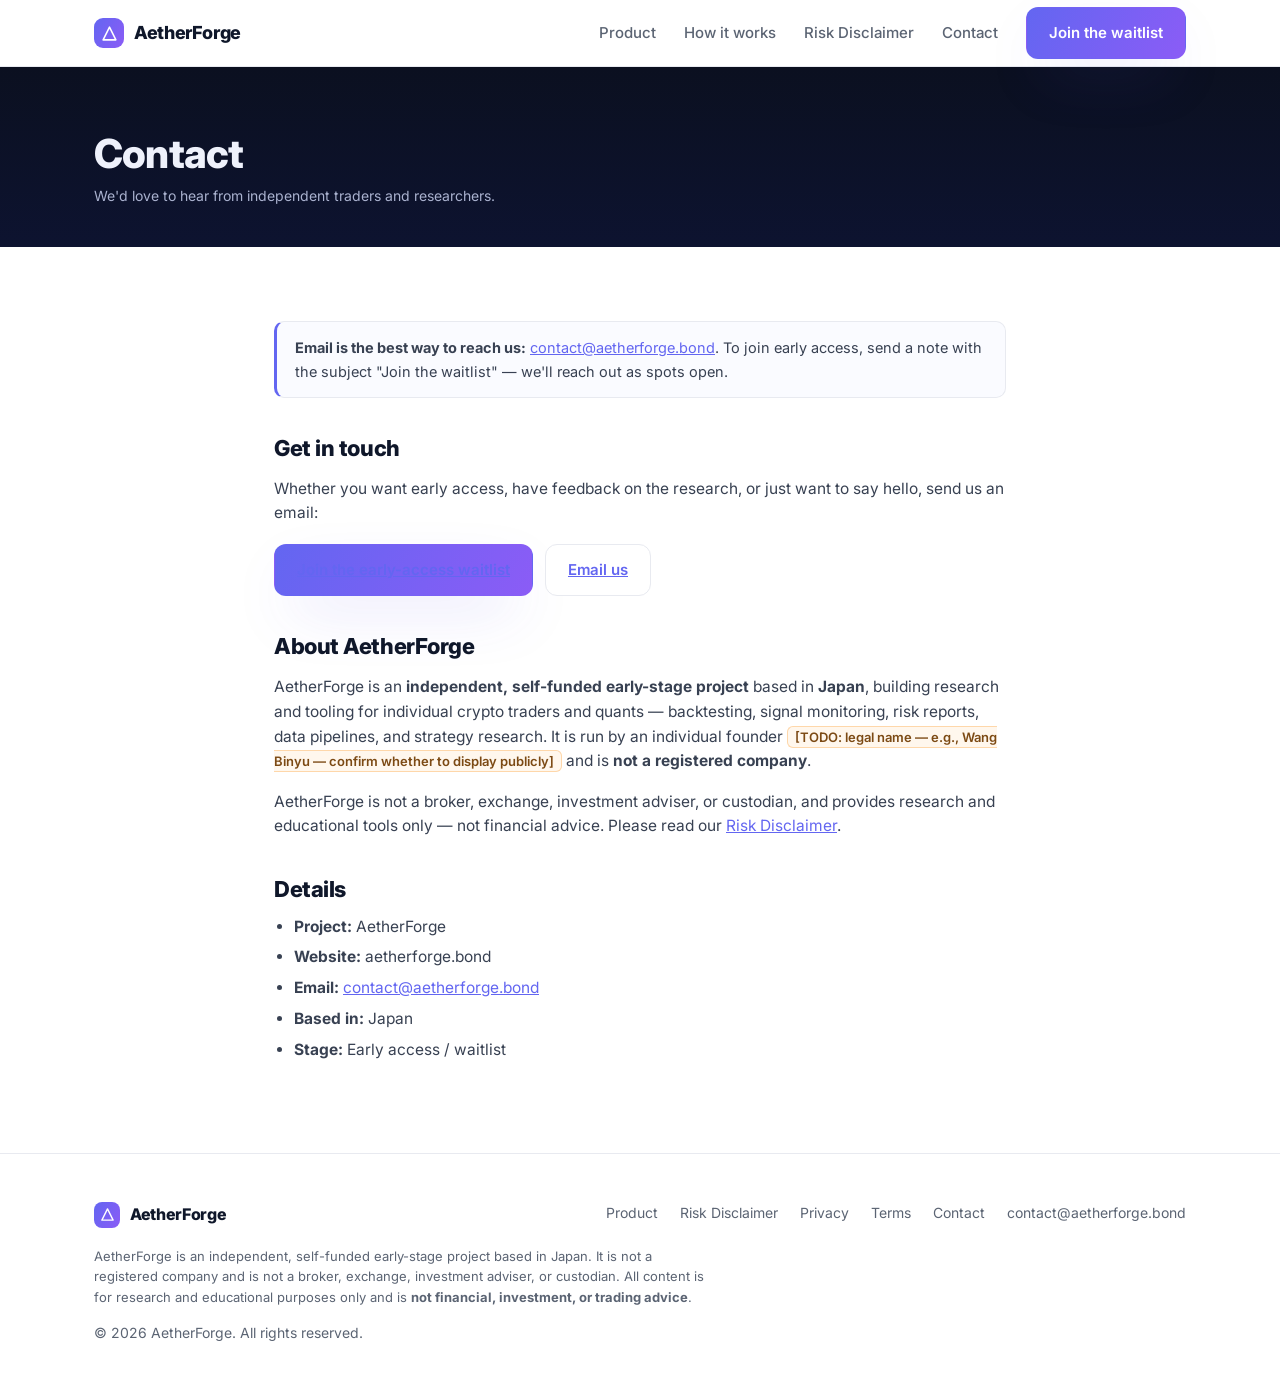
==== contact.html @ ed0ad2de "Rebuild as crypto strategy research/tooling product; add Disclaimer, Privacy, Terms, Contact pages +" ====
<!DOCTYPE html>
<html lang="en">
<head>
  <meta charset="UTF-8" />
  <meta name="viewport" content="width=device-width, initial-scale=1.0" />
  <title>Contact — AetherForge</title>
  <meta name="description" content="Get in touch with AetherForge — an independent, early-stage crypto strategy research project based in Japan." />
  <meta name="robots" content="all" />
  <link rel="icon" href="data:image/svg+xml,%3Csvg xmlns='http://www.w3.org/2000/svg' viewBox='0 0 32 32'%3E%3Cdefs%3E%3ClinearGradient id='g' x1='0' y1='0' x2='1' y2='1'%3E%3Cstop offset='0' stop-color='%236366f1'/%3E%3Cstop offset='1' stop-color='%238b5cf6'/%3E%3C/linearGradient%3E%3C/defs%3E%3Crect width='32' height='32' rx='8' fill='url(%23g)'/%3E%3Cpath d='M16 6 L25 24 H7 Z' fill='none' stroke='white' stroke-width='2.4' stroke-linejoin='round'/%3E%3C/svg%3E" />
  <link rel="preconnect" href="https://fonts.googleapis.com" />
  <link rel="preconnect" href="https://fonts.gstatic.com" crossorigin />
  <link href="https://fonts.googleapis.com/css2?family=Inter:wght@400;500;600;700;800&display=swap" rel="stylesheet" />
  <link rel="stylesheet" href="style.css" />
</head>
<body>
  <header class="nav">
    <div class="container nav-inner">
      <a class="brand" href="/" aria-label="AetherForge home">
        <span class="mark" aria-hidden="true"><svg viewBox="0 0 24 24" fill="none"><path d="M12 3 L21 21 H3 Z" stroke="white" stroke-width="2.2" stroke-linejoin="round"/></svg></span>
        AetherForge
      </a>
      <nav class="nav-links" id="navLinks">
        <a class="link" href="/#product">Product</a>
        <a class="link" href="/#how">How it works</a>
        <a class="link" href="disclaimer.html">Risk Disclaimer</a>
        <a class="link" href="contact.html">Contact</a>
        <a class="btn btn-primary" href="mailto:contact@aetherforge.bond?subject=Join%20the%20AetherForge%20waitlist">Join the waitlist</a>
      </nav>
      <button class="nav-toggle" id="navToggle" aria-label="Toggle menu" aria-expanded="false"><span></span><span></span><span></span></button>
    </div>
  </header>

  <header class="doc-header">
    <div class="container">
      <h1>Contact</h1>
      <div class="updated">We'd love to hear from independent traders and researchers.</div>
    </div>
  </header>

  <article class="prose">
    <div class="callout"><b>Email is the best way to reach us:</b> <a href="mailto:contact@aetherforge.bond">contact@aetherforge.bond</a>. To join early access, send a note with the subject "Join the waitlist" — we'll reach out as spots open.</div>

    <h2>Get in touch</h2>
    <p>Whether you want early access, have feedback on the research, or just want to say hello, send us an email:</p>
    <p style="margin:18px 0">
      <a class="btn btn-primary" href="mailto:contact@aetherforge.bond?subject=Join%20the%20AetherForge%20waitlist">Join the early-access waitlist</a>
      &nbsp;
      <a class="btn btn-ghost" href="mailto:contact@aetherforge.bond">Email us</a>
    </p>

    <h2>About AetherForge</h2>
    <p>AetherForge is an <b>independent, self-funded early-stage project</b> based in <b>Japan</b>, building research and tooling for individual crypto traders and quants — backtesting, signal monitoring, risk reports, data pipelines, and strategy research. It is run by an individual founder <span class="todo">[TODO: legal name — e.g., Wang Binyu — confirm whether to display publicly]</span> and is <b>not a registered company</b>.</p>
    <p>AetherForge is not a broker, exchange, investment adviser, or custodian, and provides research and educational tools only — not financial advice. Please read our <a href="disclaimer.html">Risk Disclaimer</a>.</p>

    <h2>Details</h2>
    <ul>
      <li><b>Project:</b> AetherForge</li>
      <li><b>Website:</b> aetherforge.bond</li>
      <li><b>Email:</b> <a href="mailto:contact@aetherforge.bond">contact@aetherforge.bond</a></li>
      <li><b>Based in:</b> Japan</li>
      <li><b>Stage:</b> Early access / waitlist</li>
    </ul>
  </article>

  <footer class="site">
    <div class="container">
      <div class="foot">
        <div class="brand" style="font-size:16px">
          <span class="mark" aria-hidden="true" style="width:26px;height:26px;border-radius:8px"><svg viewBox="0 0 24 24" fill="none" style="width:15px;height:15px"><path d="M12 3 L21 21 H3 Z" stroke="white" stroke-width="2.2" stroke-linejoin="round"/></svg></span>
          AetherForge
        </div>
        <div class="foot-links">
          <a href="/#product">Product</a>
          <a href="disclaimer.html">Risk Disclaimer</a>
          <a href="privacy.html">Privacy</a>
          <a href="terms.html">Terms</a>
          <a href="contact.html">Contact</a>
          <a href="mailto:contact@aetherforge.bond">contact@aetherforge.bond</a>
        </div>
      </div>
      <p class="foot-note">AetherForge is an independent, self-funded early-stage project based in Japan. It is not a registered company and is not a broker, exchange, investment adviser, or custodian. All content is for research and educational purposes only and is <b>not financial, investment, or trading advice</b>.</p>
      <p class="muted" style="margin-top:14px">© <span id="year">2026</span> AetherForge. All rights reserved.</p>
    </div>
  </footer>
  <script>(function(){var t=document.getElementById('navToggle'),l=document.getElementById('navLinks');t.addEventListener('click',function(){var o=l.classList.toggle('open');t.setAttribute('aria-expanded',o?'true':'false')});l.addEventListener('click',function(e){if(e.target.tagName==='A')l.classList.remove('open')});document.getElementById('year').textContent=new Date().getFullYear();})();</script>
</body>
</html>
---- style.css ----
/* AetherForge — shared styles */
:root{
  --bg:#fff; --bg-dark:#0b1020; --ink:#0f172a; --muted:#5b6473; --line:#e8eaf0;
  --brand:#6366f1; --brand-2:#8b5cf6; --accent:#22d3ee; --warn:#b45309; --warn-bg:#fff7ed; --warn-line:#fed7aa;
  --radius:18px; --maxw:1140px;
  --shadow:0 10px 30px -12px rgba(15,23,42,.18);
  --shadow-lg:0 24px 60px -20px rgba(79,70,229,.35);
}
*{box-sizing:border-box}
html{scroll-behavior:smooth}
body{margin:0;font-family:"Inter",-apple-system,BlinkMacSystemFont,"Segoe UI",Roboto,Helvetica,Arial,sans-serif;color:var(--ink);background:var(--bg);line-height:1.6;-webkit-font-smoothing:antialiased}
a{color:inherit;text-decoration:none}
img{max-width:100%;display:block}
.container{width:100%;max-width:var(--maxw);margin:0 auto;padding:0 24px}
section{padding:88px 0}
h1,h2,h3{line-height:1.15;letter-spacing:-.02em;margin:0 0 16px}
h2{font-size:clamp(28px,4vw,38px);font-weight:800}
h3{font-size:19px;font-weight:700}
p.lead{font-size:18px;color:var(--muted);max-width:640px}
.eyebrow{display:inline-block;font-size:13px;font-weight:600;letter-spacing:.08em;text-transform:uppercase;color:var(--brand);background:rgba(99,102,241,.08);border:1px solid rgba(99,102,241,.18);padding:6px 12px;border-radius:999px;margin-bottom:18px}
.grad-text{background:linear-gradient(120deg,#818cf8,#c4b5fd 45%,#67e8f9);-webkit-background-clip:text;background-clip:text;color:transparent}

/* buttons */
.btn{display:inline-flex;align-items:center;gap:8px;font-weight:600;font-size:15px;padding:13px 22px;border-radius:12px;border:1px solid transparent;cursor:pointer;transition:transform .15s,box-shadow .15s,background .15s,border-color .15s;white-space:nowrap}
.btn-primary{color:#fff;background:linear-gradient(120deg,var(--brand),var(--brand-2));box-shadow:var(--shadow-lg)}
.btn-primary:hover{transform:translateY(-2px)}
.btn-ghost{color:var(--ink);background:#fff;border-color:var(--line)}
.btn-ghost:hover{border-color:#cbd2e0;transform:translateY(-2px)}
.btn-on-dark{color:#fff;background:rgba(255,255,255,.08);border-color:rgba(255,255,255,.18)}
.btn-on-dark:hover{background:rgba(255,255,255,.14);transform:translateY(-2px)}

/* nav */
header.nav{position:sticky;top:0;z-index:50;background:rgba(255,255,255,.8);backdrop-filter:saturate(180%) blur(12px);-webkit-backdrop-filter:saturate(180%) blur(12px);border-bottom:1px solid var(--line)}
.nav-inner{display:flex;align-items:center;justify-content:space-between;height:66px}
.brand{display:flex;align-items:center;gap:10px;font-weight:800;font-size:18px;letter-spacing:-.02em}
.brand .mark{width:30px;height:30px;border-radius:9px;background:linear-gradient(120deg,var(--brand),var(--brand-2));display:grid;place-items:center;box-shadow:var(--shadow-lg)}
.brand .mark svg{width:17px;height:17px}
.nav-links{display:flex;align-items:center;gap:28px}
.nav-links a.link{color:var(--muted);font-weight:500;font-size:15px}
.nav-links a.link:hover{color:var(--ink)}
.nav-toggle{display:none;background:none;border:0;cursor:pointer;padding:8px}
.nav-toggle span{display:block;width:22px;height:2px;background:var(--ink);margin:4px 0;border-radius:2px}

/* hero */
.hero{position:relative;overflow:hidden;color:#eef1fb;padding:104px 0 112px;
  background:radial-gradient(900px 500px at 80% -10%,rgba(139,92,246,.30),transparent 60%),radial-gradient(700px 500px at 5% 10%,rgba(34,211,238,.18),transparent 55%),linear-gradient(180deg,#0b1020,#0d1330)}
.hero::after{content:"";position:absolute;inset:0;pointer-events:none;background-image:linear-gradient(rgba(255,255,255,.04) 1px,transparent 1px),linear-gradient(90deg,rgba(255,255,255,.04) 1px,transparent 1px);background-size:44px 44px;mask-image:radial-gradient(800px 480px at 60% 0%,#000 30%,transparent 75%);-webkit-mask-image:radial-gradient(800px 480px at 60% 0%,#000 30%,transparent 75%)}
.hero .container{position:relative;z-index:1;max-width:860px;text-align:center}
.hero .eyebrow{color:#c7cdf7;background:rgba(255,255,255,.06);border-color:rgba(255,255,255,.14)}
.hero h1{font-size:clamp(34px,5vw,56px);font-weight:800}
.hero p.lead{color:#b8c0db;font-size:19px;max-width:660px;margin-left:auto;margin-right:auto}
.hero-cta{display:flex;flex-wrap:wrap;gap:14px;margin:30px 0 14px;justify-content:center}
.hero-note{color:#aab2cf;font-size:13.5px;margin-top:10px}
.badge-line{color:#c7cdf7;font-size:13px;font-weight:600;background:rgba(255,255,255,.06);border:1px solid rgba(255,255,255,.14);padding:6px 14px;border-radius:999px;display:inline-block;margin-top:24px}

/* section heads */
.section-head{max-width:720px;margin-bottom:48px}
.section-head.center{margin-left:auto;margin-right:auto;text-align:center}
.muted-sec{background:linear-gradient(180deg,#fff,#fafbff);border-top:1px solid var(--line);border-bottom:1px solid var(--line)}

/* grid + cards */
.grid{display:grid;grid-template-columns:repeat(3,1fr);gap:22px}
.card{background:#fff;border:1px solid var(--line);border-radius:var(--radius);padding:26px;box-shadow:var(--shadow);transition:transform .18s,box-shadow .18s,border-color .18s}
.card:hover{transform:translateY(-5px);box-shadow:var(--shadow-lg);border-color:rgba(99,102,241,.35)}
.card .ic{width:48px;height:48px;border-radius:13px;display:grid;place-items:center;margin-bottom:16px;color:#fff;background:linear-gradient(120deg,var(--brand),var(--brand-2))}
.card .ic.b{background:linear-gradient(120deg,#0ea5e9,#22d3ee)}
.card .ic.c{background:linear-gradient(120deg,#f59e0b,#f97316)}
.card .ic.d{background:linear-gradient(120deg,#10b981,#22d3ee)}
.card .ic.e{background:linear-gradient(120deg,#ec4899,#8b5cf6)}
.card p{color:var(--muted);font-size:15px;margin:0}

/* how it works */
.steps{display:grid;grid-template-columns:repeat(4,1fr);gap:18px;counter-reset:s}
.step{background:#fff;border:1px solid var(--line);border-radius:14px;padding:22px;box-shadow:var(--shadow)}
.step .n{width:32px;height:32px;border-radius:9px;background:rgba(99,102,241,.1);color:var(--brand);font-weight:800;display:grid;place-items:center;margin-bottom:12px}
.step b{display:block;margin-bottom:4px}
.step span{color:var(--muted);font-size:14px}

/* honest by design */
.honest{display:grid;grid-template-columns:repeat(3,1fr);gap:22px}
.honest .item{padding:24px;border:1px solid var(--line);border-radius:var(--radius);background:#fff}
.honest .item h3{display:flex;align-items:center;gap:8px}
.honest .item p{color:var(--muted);font-size:15px;margin:8px 0 0}

/* risk banner */
.risk{background:var(--warn-bg);border:1px solid var(--warn-line);border-radius:16px;padding:20px 24px;color:#7c4a14;font-size:14.5px;display:flex;gap:14px;align-items:flex-start}
.risk svg{flex:none;color:var(--warn);margin-top:2px}
.risk b{color:#7c2d12}

/* waitlist cta */
.cta-card{position:relative;overflow:hidden;text-align:center;color:#fff;border-radius:26px;padding:56px;box-shadow:var(--shadow-lg);background:radial-gradient(600px 300px at 90% 0%,rgba(139,92,246,.35),transparent 60%),linear-gradient(120deg,#111733,#1b2150)}
.cta-card h2{color:#fff}
.cta-card p{color:#c2c9e6;max-width:560px;margin:0 auto 26px;font-size:18px}
.email-pill{display:inline-flex;align-items:center;gap:10px;margin-top:24px;font-size:15px;color:#e7eafe;background:rgba(255,255,255,.08);border:1px solid rgba(255,255,255,.18);padding:10px 18px;border-radius:999px}

/* footer */
footer.site{border-top:1px solid var(--line);padding:48px 0 40px;background:#fff}
.foot{display:flex;justify-content:space-between;gap:28px;flex-wrap:wrap;align-items:flex-start}
.foot-links{display:flex;gap:22px;flex-wrap:wrap}
.foot-links a{color:var(--muted);font-size:14px}
.foot-links a:hover{color:var(--ink)}
.foot-note{color:var(--muted);font-size:13px;max-width:620px;margin-top:18px;line-height:1.6}
.muted{color:var(--muted);font-size:14px}

/* legal / prose pages */
.doc-header{background:linear-gradient(180deg,#0b1020,#0d1330);color:#eef1fb;padding:64px 0 40px}
.doc-header h1{font-size:clamp(28px,4vw,40px);font-weight:800;margin:0 0 8px}
.doc-header .updated{color:#aab2cf;font-size:14px}
.prose{max-width:780px;margin:0 auto;padding:56px 24px 80px}
.prose h2{font-size:22px;margin:38px 0 12px}
.prose h2:first-child{margin-top:0}
.prose h3{font-size:17px;margin:24px 0 8px}
.prose p,.prose li{color:#384152;font-size:15.5px}
.prose ul{padding-left:20px;margin:10px 0}
.prose li{margin:6px 0}
.prose a{color:var(--brand);text-decoration:underline}
.prose .todo{background:#fff7ed;border:1px solid var(--warn-line);color:#7c4a14;padding:2px 7px;border-radius:6px;font-size:13px;font-weight:600}
.prose .callout{background:#fafbff;border:1px solid var(--line);border-left:3px solid var(--brand);border-radius:10px;padding:14px 18px;margin:18px 0;font-size:14.5px;color:#384152}

/* responsive */
@media (max-width:900px){
  section{padding:64px 0}
  .hero{padding:78px 0 84px}
  .grid,.honest{grid-template-columns:1fr}
  .steps{grid-template-columns:1fr 1fr}
  .nav-links{position:absolute;top:66px;left:0;right:0;flex-direction:column;align-items:stretch;gap:0;background:#fff;border-bottom:1px solid var(--line);padding:8px 24px 18px;display:none}
  .nav-links.open{display:flex}
  .nav-links a.link{padding:12px 0;border-bottom:1px solid var(--line)}
  .nav-links .btn{margin-top:12px;justify-content:center}
  .nav-toggle{display:block}
  .cta-card{padding:40px 22px}
}
@media (max-width:520px){.steps{grid-template-columns:1fr}}
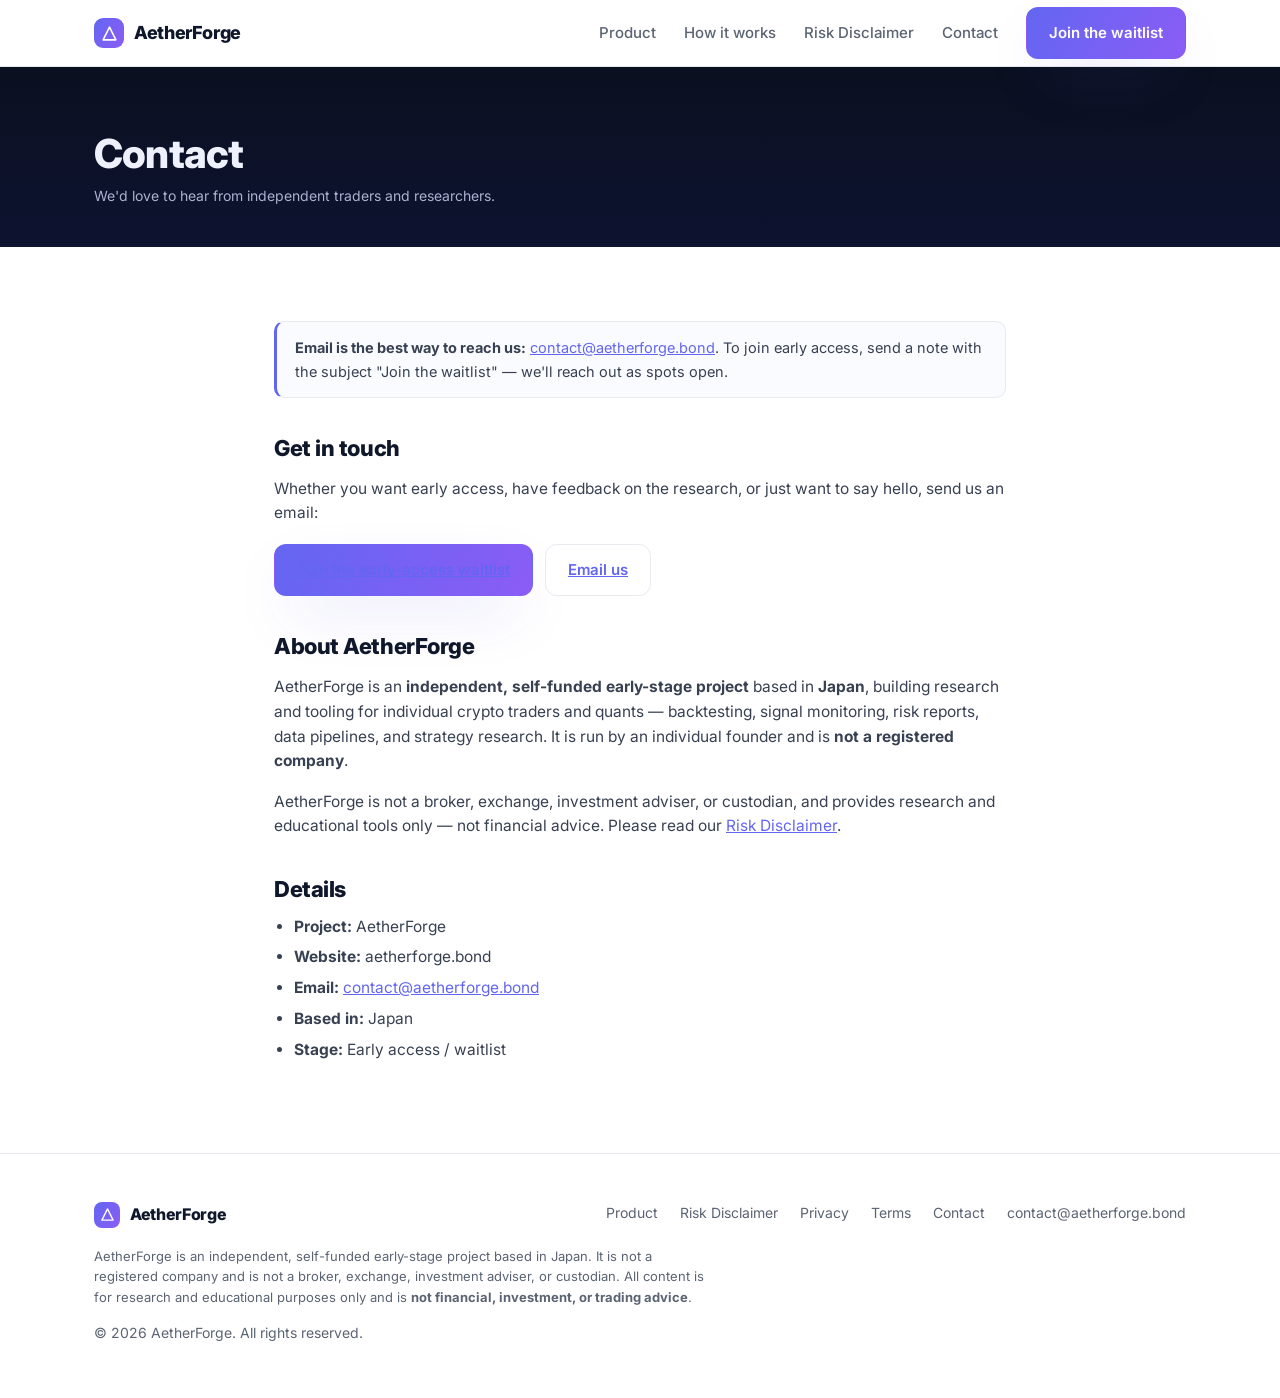
==== commit c2843cf8: "Finalize legal pages: remove TODO placeholders, set Tokyo District Court venue, keep operator anonym" ====
--- a/contact.html
+++ b/contact.html
@@ -49,7 +49,7 @@
     </p>
 
     <h2>About AetherForge</h2>
-    <p>AetherForge is an <b>independent, self-funded early-stage project</b> based in <b>Japan</b>, building research and tooling for individual crypto traders and quants — backtesting, signal monitoring, risk reports, data pipelines, and strategy research. It is run by an individual founder <span class="todo">[TODO: legal name — e.g., Wang Binyu — confirm whether to display publicly]</span> and is <b>not a registered company</b>.</p>
+    <p>AetherForge is an <b>independent, self-funded early-stage project</b> based in <b>Japan</b>, building research and tooling for individual crypto traders and quants — backtesting, signal monitoring, risk reports, data pipelines, and strategy research. It is run by an individual founder and is <b>not a registered company</b>.</p>
     <p>AetherForge is not a broker, exchange, investment adviser, or custodian, and provides research and educational tools only — not financial advice. Please read our <a href="disclaimer.html">Risk Disclaimer</a>.</p>
 
     <h2>Details</h2>
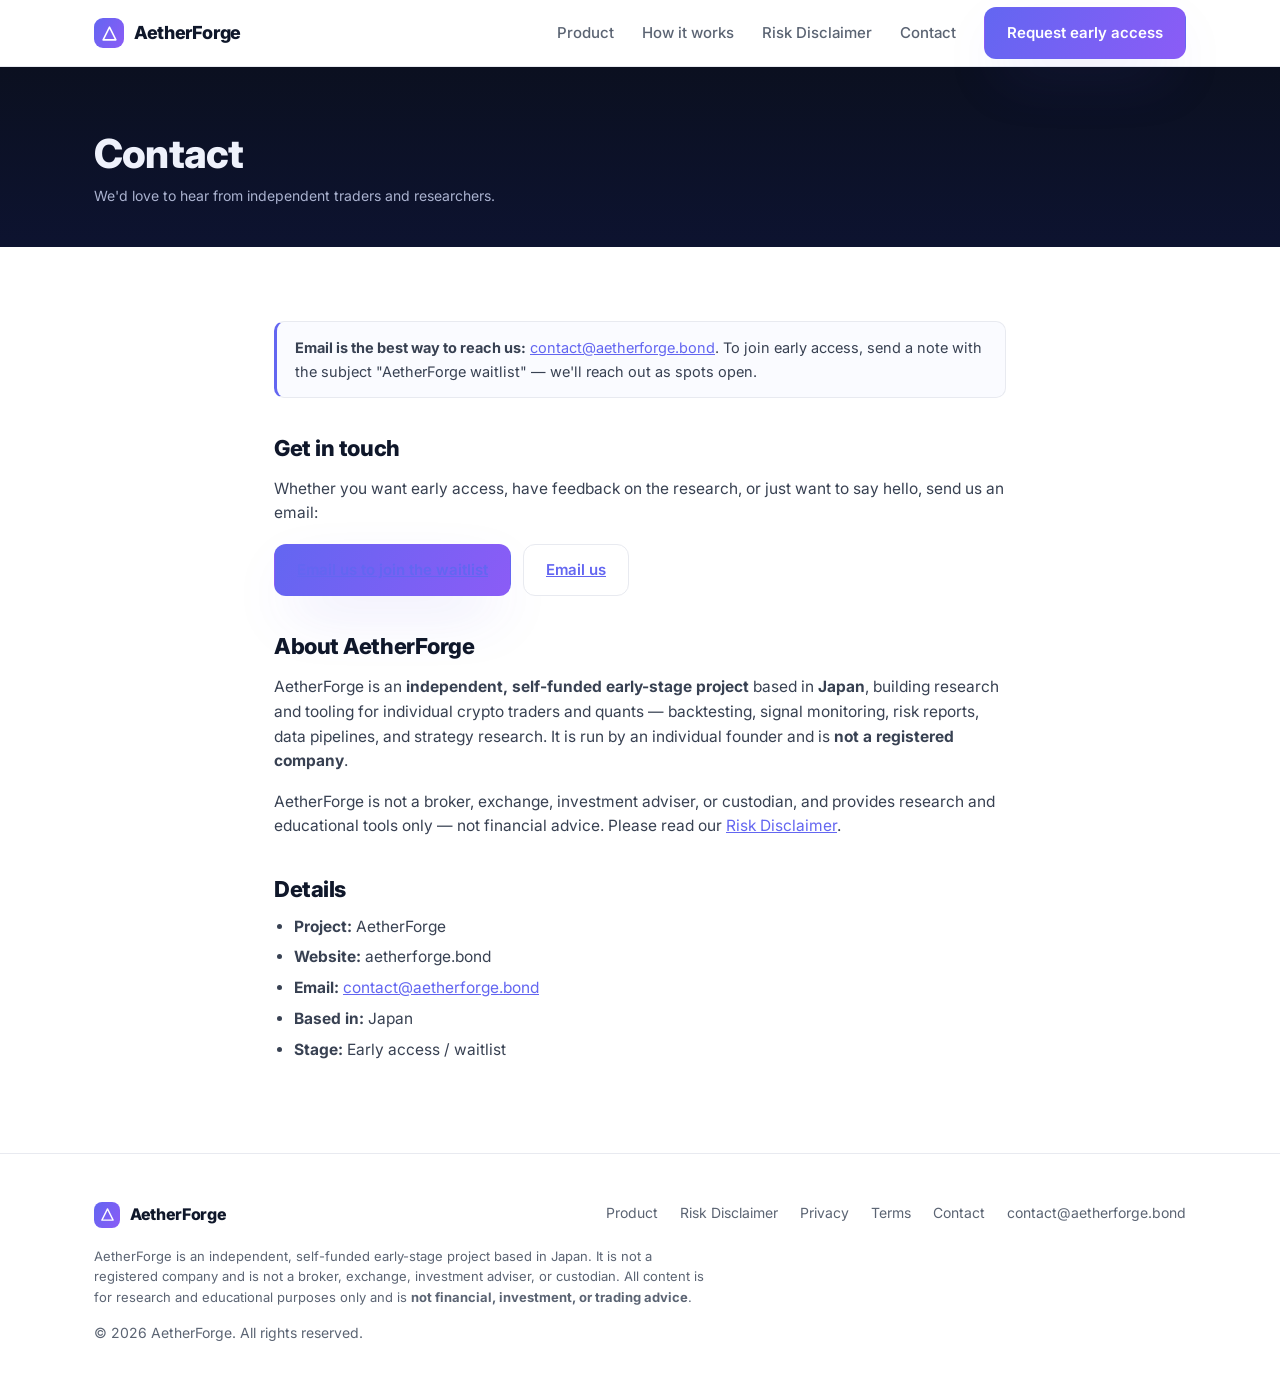
==== commit e38647d6: "Improve waitlist CTA: clearer 'email us' labels, visible address+subject note, add waitlist.html pag" ====
--- a/contact.html
+++ b/contact.html
@@ -24,7 +24,7 @@
         <a class="link" href="/#how">How it works</a>
         <a class="link" href="disclaimer.html">Risk Disclaimer</a>
         <a class="link" href="contact.html">Contact</a>
-        <a class="btn btn-primary" href="mailto:contact@aetherforge.bond?subject=Join%20the%20AetherForge%20waitlist">Join the waitlist</a>
+        <a class="btn btn-primary" href="waitlist.html">Request early access</a>
       </nav>
       <button class="nav-toggle" id="navToggle" aria-label="Toggle menu" aria-expanded="false"><span></span><span></span><span></span></button>
     </div>
@@ -38,12 +38,12 @@
   </header>
 
   <article class="prose">
-    <div class="callout"><b>Email is the best way to reach us:</b> <a href="mailto:contact@aetherforge.bond">contact@aetherforge.bond</a>. To join early access, send a note with the subject "Join the waitlist" — we'll reach out as spots open.</div>
+    <div class="callout"><b>Email is the best way to reach us:</b> <a href="mailto:contact@aetherforge.bond">contact@aetherforge.bond</a>. To join early access, send a note with the subject "AetherForge waitlist" — we'll reach out as spots open.</div>
 
     <h2>Get in touch</h2>
     <p>Whether you want early access, have feedback on the research, or just want to say hello, send us an email:</p>
     <p style="margin:18px 0">
-      <a class="btn btn-primary" href="mailto:contact@aetherforge.bond?subject=Join%20the%20AetherForge%20waitlist">Join the early-access waitlist</a>
+      <a class="btn btn-primary" href="mailto:contact@aetherforge.bond?subject=AetherForge%20waitlist">Email us to join the waitlist</a>
       &nbsp;
       <a class="btn btn-ghost" href="mailto:contact@aetherforge.bond">Email us</a>
     </p>
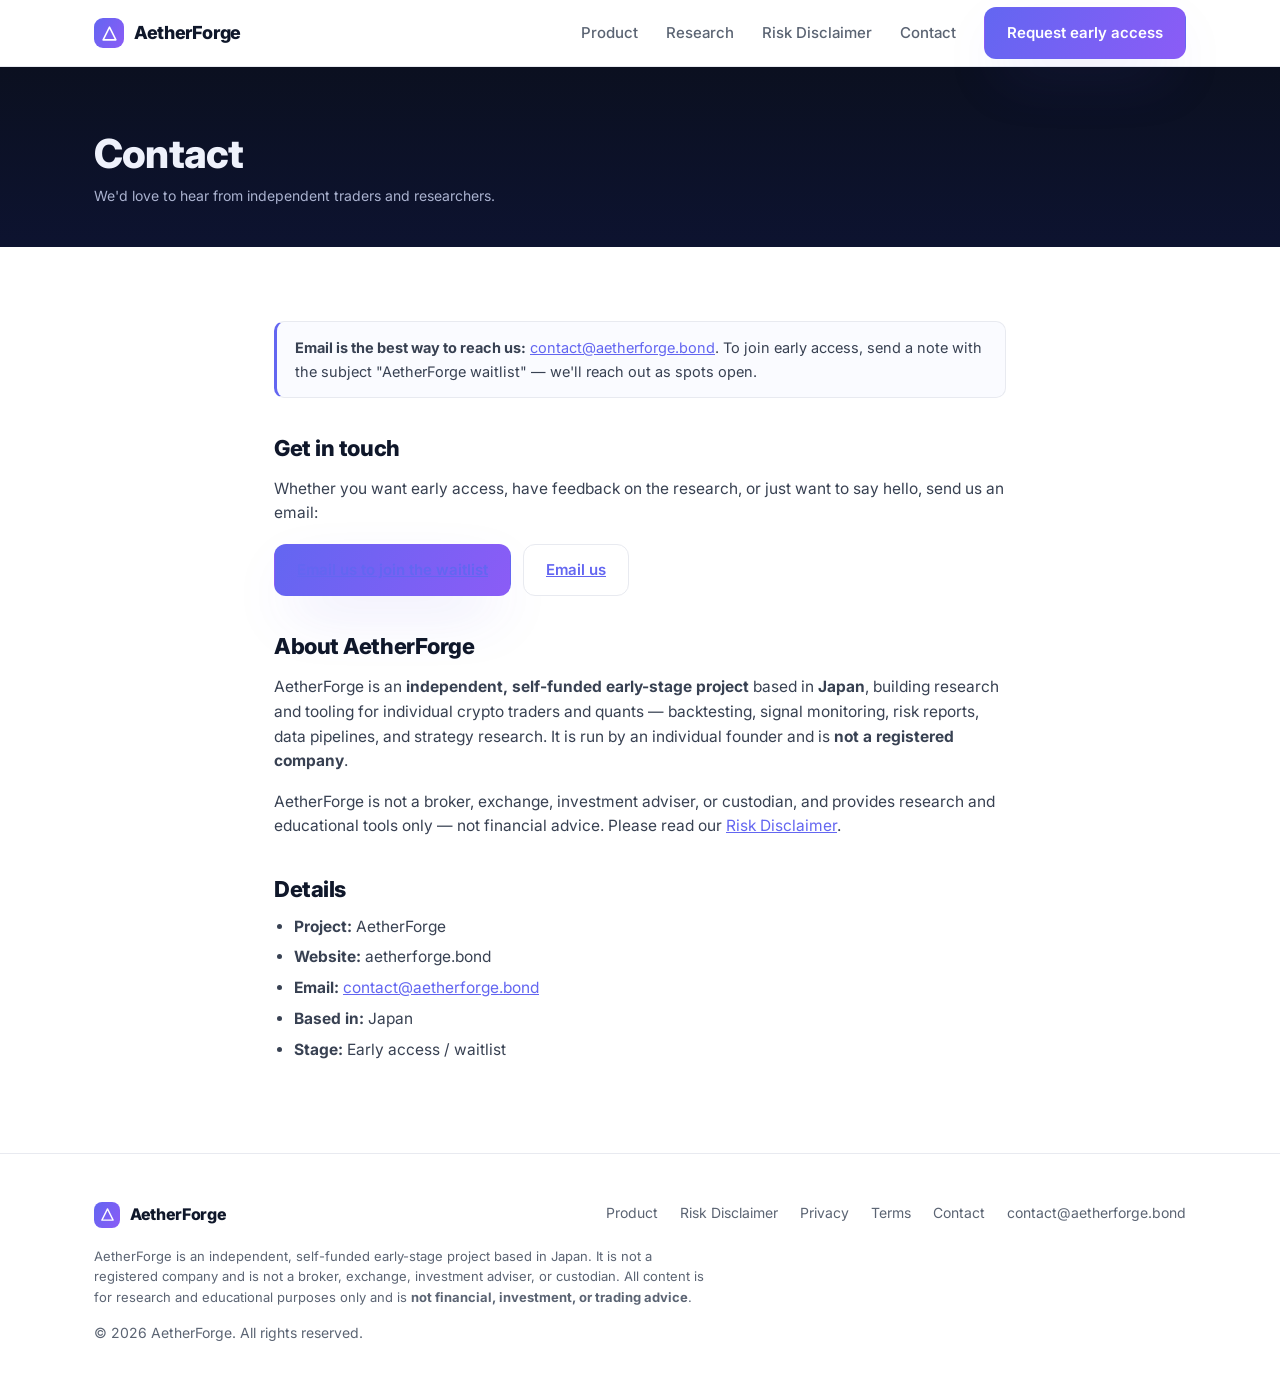
==== commit 7cc44d38: "Ship research notes + UI polish pass Publish the research-notes content prepared 2026-06-11 but neve" ====
--- a/contact.html
+++ b/contact.html
@@ -21,7 +21,7 @@
       </a>
       <nav class="nav-links" id="navLinks">
         <a class="link" href="/#product">Product</a>
-        <a class="link" href="/#how">How it works</a>
+        <a class="link" href="research.html">Research</a>
         <a class="link" href="disclaimer.html">Risk Disclaimer</a>
         <a class="link" href="contact.html">Contact</a>
         <a class="btn btn-primary" href="waitlist.html">Request early access</a>
--- a/style.css
+++ b/style.css
@@ -131,3 +131,42 @@
   .cta-card{padding:40px 22px}
 }
 @media (max-width:520px){.steps{grid-template-columns:1fr}}
+
+/* ── polish pass ─────────────────────────────────────────── */
+/* anchor offset so the sticky nav doesn't cover section tops */
+section[id]{scroll-margin-top:84px}
+
+/* branded text selection */
+::selection{background:rgba(99,102,241,.22);color:var(--ink)}
+.hero ::selection,.cta-card ::selection,.doc-header ::selection{background:rgba(167,139,250,.38);color:#fff}
+
+/* visible keyboard-focus rings */
+a:focus-visible,.btn:focus-visible,.nav-toggle:focus-visible{outline:2px solid var(--brand);outline-offset:3px;border-radius:10px}
+.btn-on-dark:focus-visible,.cta-card .btn:focus-visible,.hero a:focus-visible{outline-color:#c4b5fd}
+
+/* sticky nav gains depth once you scroll */
+header.nav.scrolled{box-shadow:0 10px 28px -18px rgba(15,23,42,.5)}
+
+/* card icon micro-interaction */
+.card .ic{transition:transform .18s ease}
+.card:hover .ic{transform:translateY(-2px) scale(1.06)}
+
+/* scroll reveal — only when JS detected motion is welcome */
+@media (prefers-reduced-motion:no-preference){
+  html.js-anim .section-head,
+  html.js-anim .card,
+  html.js-anim .step,
+  html.js-anim .honest .item,
+  html.js-anim .risk,
+  html.js-anim .cta-card{
+    opacity:0;transform:translateY(22px);
+    transition:opacity .7s ease,transform .7s cubic-bezier(.16,1,.3,1)
+  }
+  html.js-anim .is-in{opacity:1 !important;transform:none !important}
+}
+
+/* respect reduced-motion: drop hover lifts and smooth-scroll */
+@media (prefers-reduced-motion:reduce){
+  html{scroll-behavior:auto}
+  .btn:hover,.card:hover,.btn-ghost:hover,.btn-on-dark:hover,.card:hover .ic{transform:none}
+}
